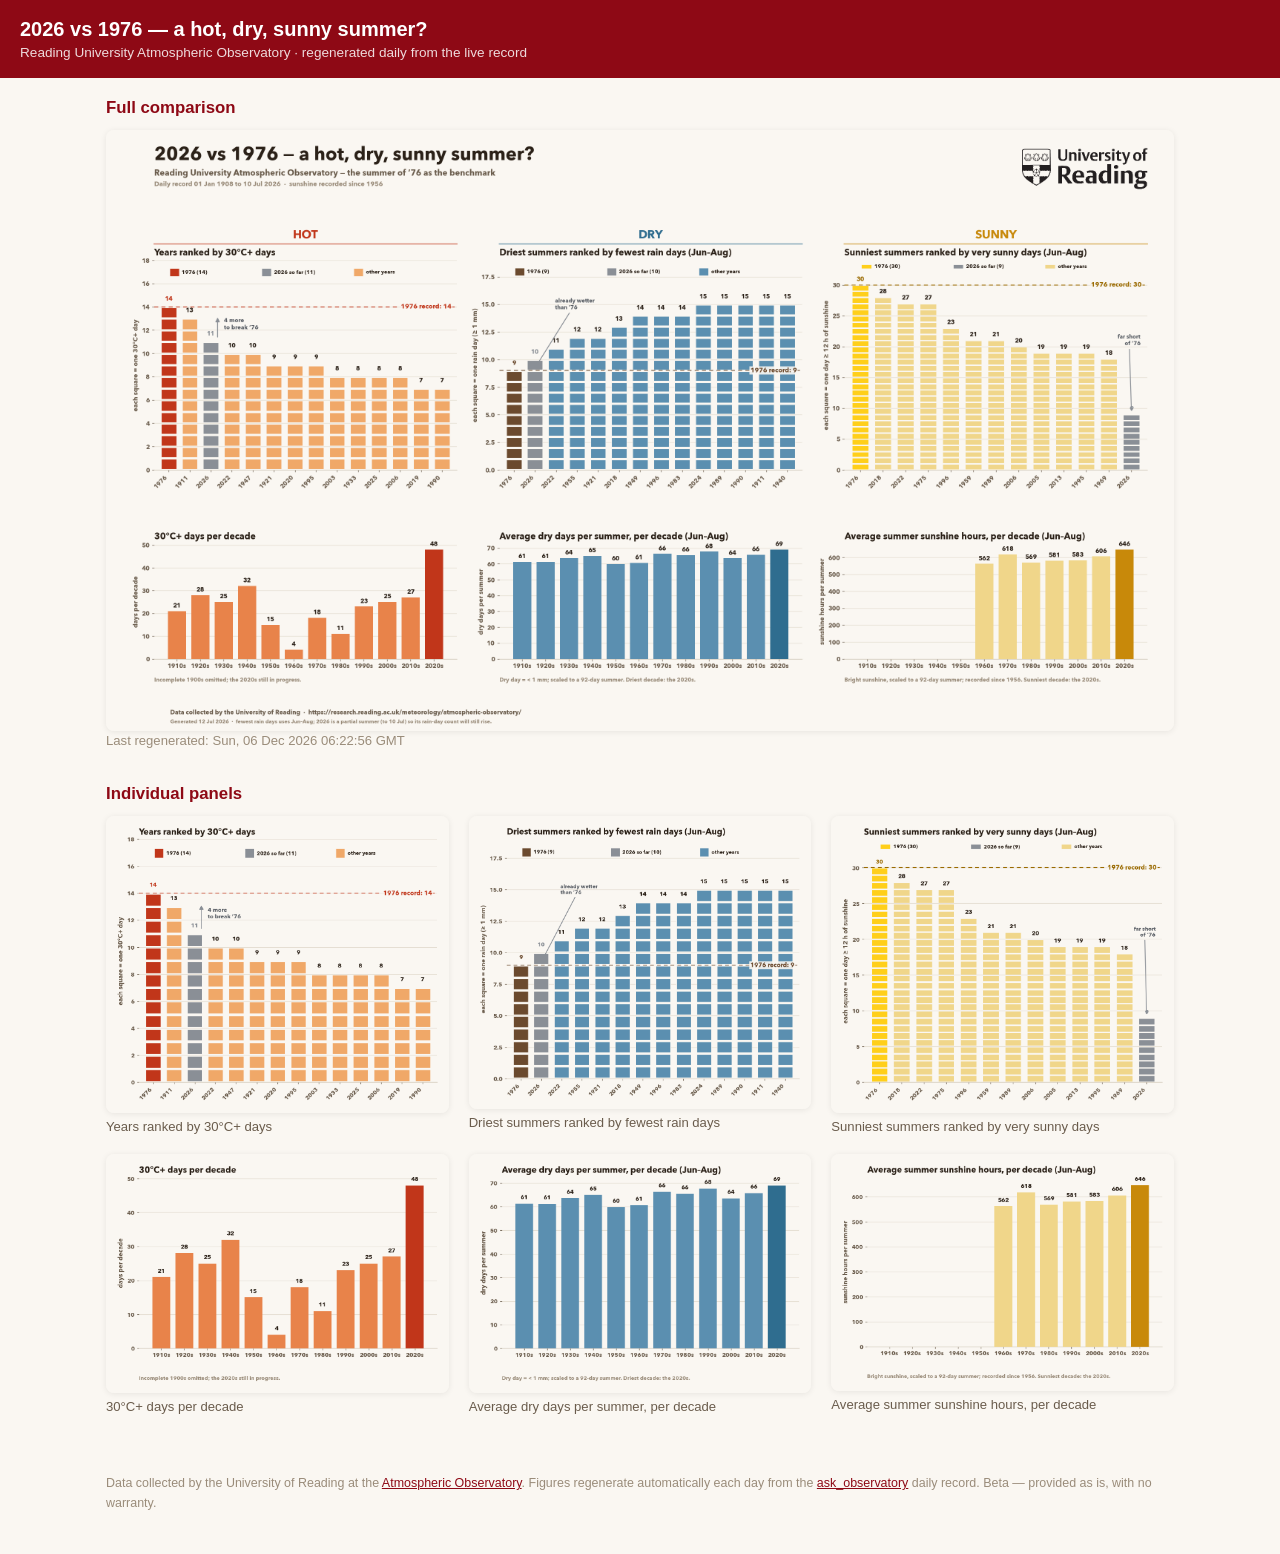
==== docs/index.html @ e6600819 "Initial commit: daily-regenerated RUAO infographics + GitHub Pages viewer Fetches ruao_data.csv live" ====
<!doctype html>
<html lang="en">
<head>
<meta charset="utf-8">
<meta name="viewport" content="width=device-width, initial-scale=1">
<title>RUAO Infographics — 2026 vs 1976</title>
<style>
  :root {
    --ink: #2b2118; --bg: #faf7f2; --sub: #6a5c4c; --mute: #9a8c7a;
    --maroon: #8e0915; --line: #e6ded4;
  }
  * { box-sizing: border-box; }
  body {
    margin: 0; background: var(--bg); color: var(--ink);
    font-family: Arial, Helvetica, "Helvetica Neue", sans-serif;
    -webkit-font-smoothing: antialiased;
  }
  header {
    background: var(--maroon); color: #fff; padding: 18px 20px;
  }
  header h1 { margin: 0; font-size: 1.25rem; }
  header p { margin: 4px 0 0; font-size: 0.85rem; opacity: 0.85; }
  main { max-width: 1100px; margin: 0 auto; padding: 20px 16px 60px; }
  .combined { margin-bottom: 36px; }
  .combined img, .panel img {
    width: 100%; height: auto; display: block; border-radius: 8px;
    box-shadow: 0 1px 6px rgba(0,0,0,0.08);
  }
  h2 { font-size: 1.05rem; margin: 0 0 12px; color: var(--maroon); }
  .grid {
    display: grid; grid-template-columns: repeat(auto-fit, minmax(300px, 1fr));
    gap: 20px;
  }
  .panel a { text-decoration: none; color: inherit; }
  .panel span {
    display: block; margin-top: 6px; font-size: 0.82rem; color: var(--sub);
  }
  footer {
    max-width: 1100px; margin: 0 auto; padding: 0 16px 40px;
    font-size: 0.78rem; color: var(--mute); line-height: 1.6;
  }
  footer a { color: var(--maroon); }
  #updated { font-size: 0.82rem; color: var(--mute); margin-top: 2px; }
</style>
</head>
<body>
  <header>
    <h1>2026 vs 1976 — a hot, dry, sunny summer?</h1>
    <p>Reading University Atmospheric Observatory · regenerated daily from the live record</p>
  </header>
  <main>
    <section class="combined">
      <h2>Full comparison</h2>
      <a href="hot_days_30.png"><img src="hot_days_30.png" alt="2026 vs 1976 combined infographic"></a>
      <p id="updated"></p>
    </section>

    <section>
      <h2>Individual panels</h2>
      <div class="grid">
        <div class="panel"><a href="panels/hot_ranking.png"><img src="panels/hot_ranking.png" alt="Years ranked by 30°C+ days"></a><span>Years ranked by 30°C+ days</span></div>
        <div class="panel"><a href="panels/dry_ranking.png"><img src="panels/dry_ranking.png" alt="Driest summers ranked"></a><span>Driest summers ranked by fewest rain days</span></div>
        <div class="panel"><a href="panels/sunny_ranking.png"><img src="panels/sunny_ranking.png" alt="Sunniest summers ranked"></a><span>Sunniest summers ranked by very sunny days</span></div>
        <div class="panel"><a href="panels/hot_decade.png"><img src="panels/hot_decade.png" alt="30°C+ days per decade"></a><span>30°C+ days per decade</span></div>
        <div class="panel"><a href="panels/dry_decade.png"><img src="panels/dry_decade.png" alt="Average dry days per decade"></a><span>Average dry days per summer, per decade</span></div>
        <div class="panel"><a href="panels/sunny_decade.png"><img src="panels/sunny_decade.png" alt="Average sunshine hours per decade"></a><span>Average summer sunshine hours, per decade</span></div>
      </div>
    </section>
  </main>
  <footer>
    Data collected by the University of Reading at the
    <a href="https://research.reading.ac.uk/meteorology/atmospheric-observatory/" target="_blank" rel="noreferrer">Atmospheric Observatory</a>.
    Figures regenerate automatically each day from the
    <a href="https://github.com/Charlton-Perez/ask_observatory" target="_blank" rel="noreferrer">ask_observatory</a> daily record.
    Beta — provided as is, with no warranty.
  </footer>
  <script>
    fetch('hot_days_30.png', { method: 'HEAD' }).then(r => {
      const lm = r.headers.get('last-modified');
      if (lm) document.getElementById('updated').textContent =
        'Last regenerated: ' + new Date(lm).toUTCString();
    }).catch(() => {});
  </script>
</body>
</html>
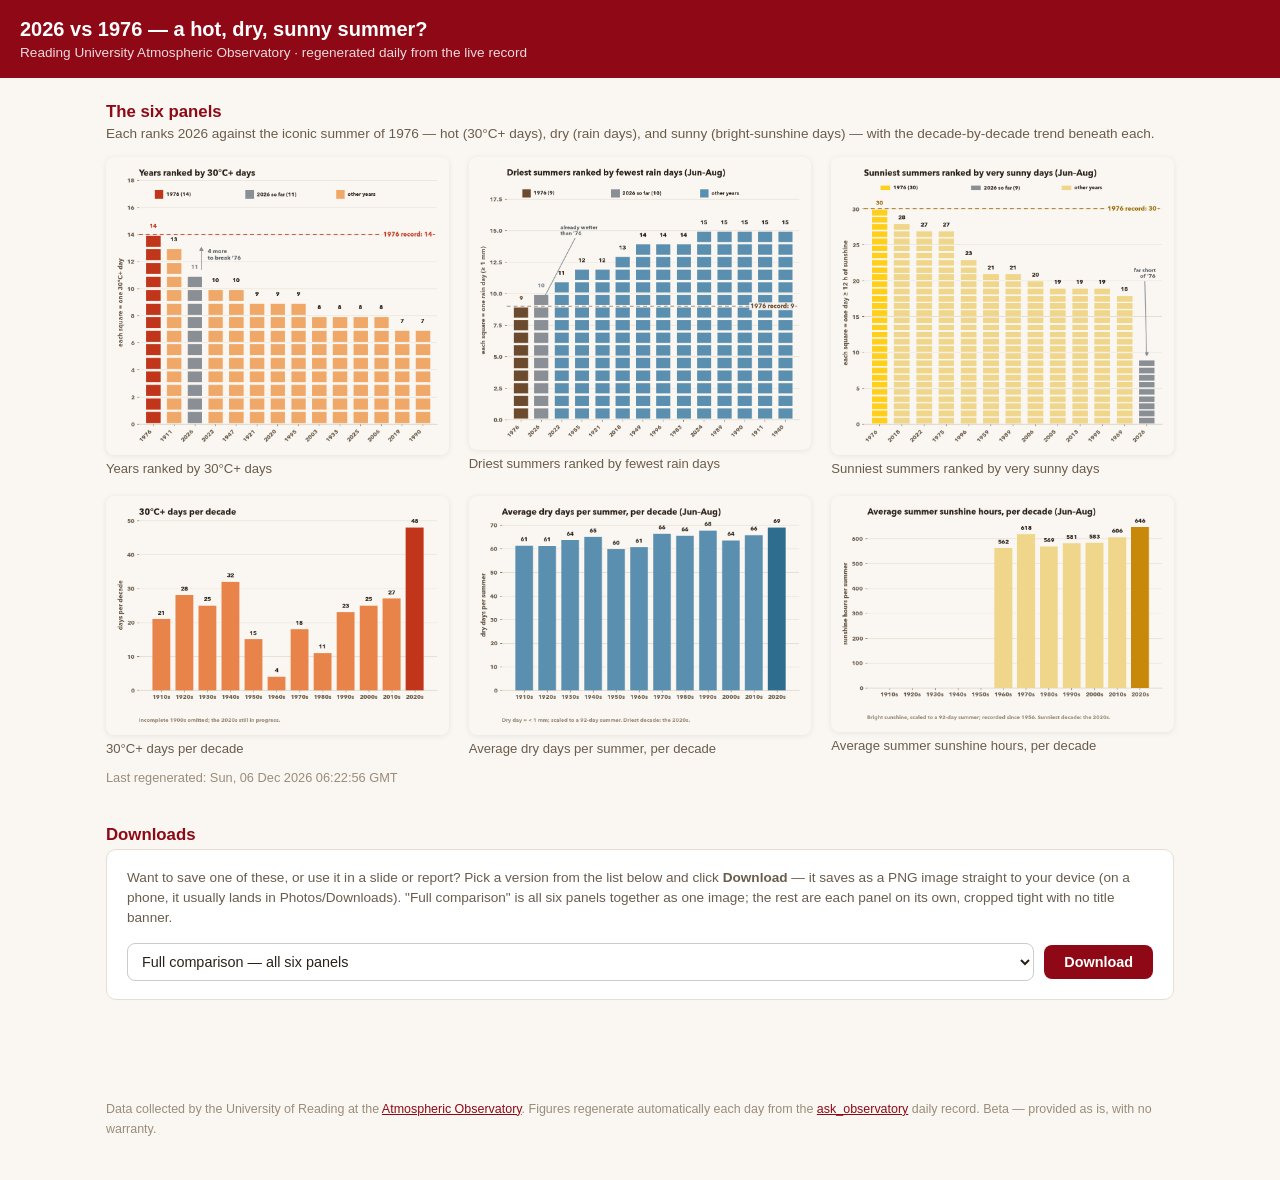
==== commit c7d18adb: "Restructure into per-infographic subfolders; site shows only the six panels + downloads - scripts/co" ====
--- a/docs/index.html
+++ b/docs/index.html
@@ -7,7 +7,7 @@
 <style>
   :root {
     --ink: #2b2118; --bg: #faf7f2; --sub: #6a5c4c; --mute: #9a8c7a;
-    --maroon: #8e0915; --line: #e6ded4;
+    --maroon: #8e0915; --line: #e6ded4; --card: #ffffff;
   }
   * { box-sizing: border-box; }
   body {
@@ -20,27 +20,47 @@
   }
   header h1 { margin: 0; font-size: 1.25rem; }
   header p { margin: 4px 0 0; font-size: 0.85rem; opacity: 0.85; }
-  main { max-width: 1100px; margin: 0 auto; padding: 20px 16px 60px; }
-  .combined { margin-bottom: 36px; }
-  .combined img, .panel img {
-    width: 100%; height: auto; display: block; border-radius: 8px;
-    box-shadow: 0 1px 6px rgba(0,0,0,0.08);
-  }
-  h2 { font-size: 1.05rem; margin: 0 0 12px; color: var(--maroon); }
+  main { max-width: 1100px; margin: 0 auto; padding: 24px 16px 60px; }
+  section { margin-bottom: 40px; }
+  h2 { font-size: 1.05rem; margin: 0 0 4px; color: var(--maroon); }
+  .section-sub { font-size: 0.85rem; color: var(--sub); margin: 0 0 16px; }
   .grid {
     display: grid; grid-template-columns: repeat(auto-fit, minmax(300px, 1fr));
     gap: 20px;
   }
-  .panel a { text-decoration: none; color: inherit; }
+  .panel img {
+    width: 100%; height: auto; display: block; border-radius: 8px;
+    box-shadow: 0 1px 6px rgba(0,0,0,0.08); background: #fff;
+  }
   .panel span {
     display: block; margin-top: 6px; font-size: 0.82rem; color: var(--sub);
   }
+  #updated { font-size: 0.8rem; color: var(--mute); margin-top: 14px; }
+
+  /* Downloads */
+  .downloads {
+    background: var(--card); border: 1px solid var(--line); border-radius: 10px;
+    padding: 18px 20px;
+  }
+  .downloads p.help {
+    font-size: 0.85rem; color: var(--sub); margin: 0 0 14px; line-height: 1.5;
+  }
+  .dl-row { display: flex; gap: 10px; flex-wrap: wrap; align-items: center; }
+  select#dl-select {
+    flex: 1; min-width: 220px; padding: 9px 10px; font-size: 0.9rem;
+    border: 1px solid #ccc; border-radius: 8px; background: #fff; color: var(--ink);
+  }
+  button#dl-btn {
+    background: var(--maroon); color: #fff; border: none; border-radius: 8px;
+    padding: 9px 20px; font-size: 0.9rem; font-weight: 600; cursor: pointer;
+  }
+  button#dl-btn:hover { background: #6f0710; }
+
   footer {
     max-width: 1100px; margin: 0 auto; padding: 0 16px 40px;
     font-size: 0.78rem; color: var(--mute); line-height: 1.6;
   }
   footer a { color: var(--maroon); }
-  #updated { font-size: 0.82rem; color: var(--mute); margin-top: 2px; }
 </style>
 </head>
 <body>
@@ -49,21 +69,42 @@
     <p>Reading University Atmospheric Observatory · regenerated daily from the live record</p>
   </header>
   <main>
-    <section class="combined">
-      <h2>Full comparison</h2>
-      <a href="hot_days_30.png"><img src="hot_days_30.png" alt="2026 vs 1976 combined infographic"></a>
+    <section>
+      <h2>The six panels</h2>
+      <p class="section-sub">Each ranks 2026 against the iconic summer of 1976 — hot (30°C+ days), dry (rain days), and sunny (bright-sunshine days) — with the decade-by-decade trend beneath each.</p>
+      <div class="grid" id="panel-grid">
+        <div class="panel"><img src="hot_days_1976/panels/hot_ranking.png" alt="Years ranked by 30°C+ days"><span>Years ranked by 30°C+ days</span></div>
+        <div class="panel"><img src="hot_days_1976/panels/dry_ranking.png" alt="Driest summers ranked"><span>Driest summers ranked by fewest rain days</span></div>
+        <div class="panel"><img src="hot_days_1976/panels/sunny_ranking.png" alt="Sunniest summers ranked"><span>Sunniest summers ranked by very sunny days</span></div>
+        <div class="panel"><img src="hot_days_1976/panels/hot_decade.png" alt="30°C+ days per decade"><span>30°C+ days per decade</span></div>
+        <div class="panel"><img src="hot_days_1976/panels/dry_decade.png" alt="Average dry days per decade"><span>Average dry days per summer, per decade</span></div>
+        <div class="panel"><img src="hot_days_1976/panels/sunny_decade.png" alt="Average sunshine hours per decade"><span>Average summer sunshine hours, per decade</span></div>
+      </div>
       <p id="updated"></p>
     </section>
 
     <section>
-      <h2>Individual panels</h2>
-      <div class="grid">
-        <div class="panel"><a href="panels/hot_ranking.png"><img src="panels/hot_ranking.png" alt="Years ranked by 30°C+ days"></a><span>Years ranked by 30°C+ days</span></div>
-        <div class="panel"><a href="panels/dry_ranking.png"><img src="panels/dry_ranking.png" alt="Driest summers ranked"></a><span>Driest summers ranked by fewest rain days</span></div>
-        <div class="panel"><a href="panels/sunny_ranking.png"><img src="panels/sunny_ranking.png" alt="Sunniest summers ranked"></a><span>Sunniest summers ranked by very sunny days</span></div>
-        <div class="panel"><a href="panels/hot_decade.png"><img src="panels/hot_decade.png" alt="30°C+ days per decade"></a><span>30°C+ days per decade</span></div>
-        <div class="panel"><a href="panels/dry_decade.png"><img src="panels/dry_decade.png" alt="Average dry days per decade"></a><span>Average dry days per summer, per decade</span></div>
-        <div class="panel"><a href="panels/sunny_decade.png"><img src="panels/sunny_decade.png" alt="Average sunshine hours per decade"></a><span>Average summer sunshine hours, per decade</span></div>
+      <h2>Downloads</h2>
+      <div class="downloads">
+        <p class="help">
+          Want to save one of these, or use it in a slide or report? Pick a version from
+          the list below and click <strong>Download</strong> — it saves as a PNG image
+          straight to your device (on a phone, it usually lands in Photos/Downloads).
+          "Full comparison" is all six panels together as one image; the rest are each
+          panel on its own, cropped tight with no title banner.
+        </p>
+        <div class="dl-row">
+          <select id="dl-select">
+            <option value="hot_days_1976/hot_days_30.png">Full comparison — all six panels</option>
+            <option value="hot_days_1976/panels/hot_ranking.png">Hot — years ranked by 30°C+ days</option>
+            <option value="hot_days_1976/panels/dry_ranking.png">Dry — driest summers ranked</option>
+            <option value="hot_days_1976/panels/sunny_ranking.png">Sunny — sunniest summers ranked</option>
+            <option value="hot_days_1976/panels/hot_decade.png">Hot — 30°C+ days per decade</option>
+            <option value="hot_days_1976/panels/dry_decade.png">Dry — average dry days per decade</option>
+            <option value="hot_days_1976/panels/sunny_decade.png">Sunny — average sunshine hours per decade</option>
+          </select>
+          <button id="dl-btn">Download</button>
+        </div>
       </div>
     </section>
   </main>
@@ -75,11 +116,23 @@
     Beta — provided as is, with no warranty.
   </footer>
   <script>
-    fetch('hot_days_30.png', { method: 'HEAD' }).then(r => {
+    fetch('hot_days_1976/hot_days_30.png', { method: 'HEAD' }).then(r => {
       const lm = r.headers.get('last-modified');
       if (lm) document.getElementById('updated').textContent =
         'Last regenerated: ' + new Date(lm).toUTCString();
     }).catch(() => {});
+
+    document.getElementById('dl-btn').addEventListener('click', () => {
+      const sel = document.getElementById('dl-select');
+      const url = sel.value;
+      const filename = url.split('/').pop();
+      const a = document.createElement('a');
+      a.href = url;
+      a.download = filename;
+      document.body.appendChild(a);
+      a.click();
+      a.remove();
+    });
   </script>
 </body>
 </html>
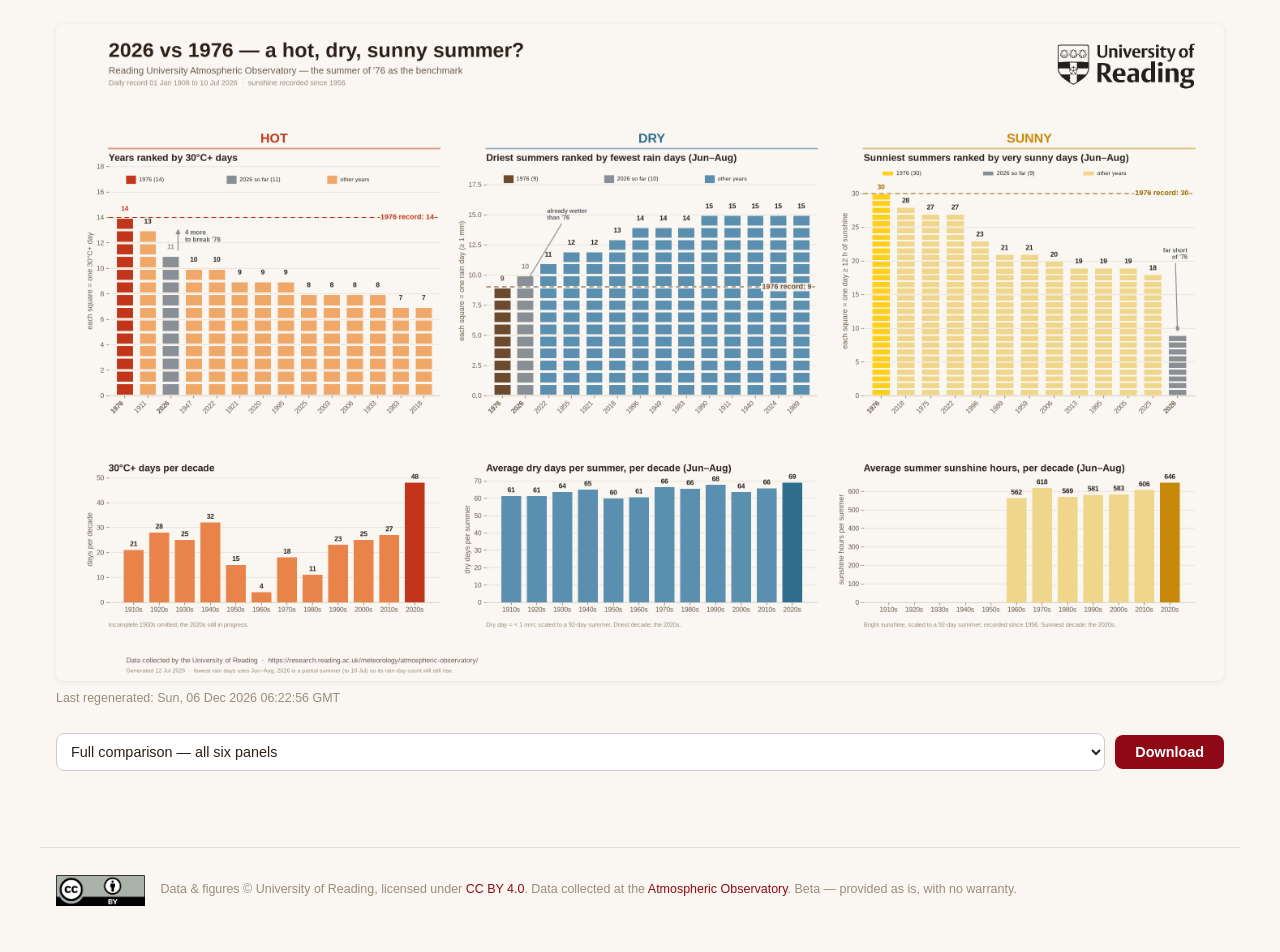
==== commit 4dbfed39: "Show combined figure by default; strip explanatory copy; add CC-BY footer - Page now displays the fu" ====
--- a/docs/index.html
+++ b/docs/index.html
@@ -15,37 +15,18 @@
     font-family: Arial, Helvetica, "Helvetica Neue", sans-serif;
     -webkit-font-smoothing: antialiased;
   }
-  header {
-    background: var(--maroon); color: #fff; padding: 18px 20px;
-  }
-  header h1 { margin: 0; font-size: 1.25rem; }
-  header p { margin: 4px 0 0; font-size: 0.85rem; opacity: 0.85; }
-  main { max-width: 1100px; margin: 0 auto; padding: 24px 16px 60px; }
-  section { margin-bottom: 40px; }
-  h2 { font-size: 1.05rem; margin: 0 0 4px; color: var(--maroon); }
-  .section-sub { font-size: 0.85rem; color: var(--sub); margin: 0 0 16px; }
-  .grid {
-    display: grid; grid-template-columns: repeat(auto-fit, minmax(300px, 1fr));
-    gap: 20px;
-  }
-  .panel img {
+  main { max-width: 1200px; margin: 0 auto; padding: 24px 16px 40px; }
+
+  .combined img {
     width: 100%; height: auto; display: block; border-radius: 8px;
     box-shadow: 0 1px 6px rgba(0,0,0,0.08); background: #fff;
   }
-  .panel span {
-    display: block; margin-top: 6px; font-size: 0.82rem; color: var(--sub);
+  #updated { font-size: 0.78rem; color: var(--mute); margin: 10px 0 28px; }
+
+  .downloads {
+    display: flex; gap: 10px; flex-wrap: wrap; align-items: center;
+    margin-bottom: 36px;
   }
-  #updated { font-size: 0.8rem; color: var(--mute); margin-top: 14px; }
-
-  /* Downloads */
-  .downloads {
-    background: var(--card); border: 1px solid var(--line); border-radius: 10px;
-    padding: 18px 20px;
-  }
-  .downloads p.help {
-    font-size: 0.85rem; color: var(--sub); margin: 0 0 14px; line-height: 1.5;
-  }
-  .dl-row { display: flex; gap: 10px; flex-wrap: wrap; align-items: center; }
   select#dl-select {
     flex: 1; min-width: 220px; padding: 9px 10px; font-size: 0.9rem;
     border: 1px solid #ccc; border-radius: 8px; background: #fff; color: var(--ink);
@@ -57,64 +38,56 @@
   button#dl-btn:hover { background: #6f0710; }
 
   footer {
-    max-width: 1100px; margin: 0 auto; padding: 0 16px 40px;
-    font-size: 0.78rem; color: var(--mute); line-height: 1.6;
+    max-width: 1200px; margin: 0 auto; padding: 20px 16px 40px;
+    border-top: 1px solid var(--line);
   }
-  footer a { color: var(--maroon); }
+  .footer-row { display: flex; align-items: center; gap: 16px; flex-wrap: wrap; }
+  .cc-link { flex-shrink: 0; line-height: 0; }
+  .cc-badge { height: 31px; width: auto; display: block; }
+  .footer-text {
+    flex: 1; min-width: 240px; font-size: 0.78rem; line-height: 1.55; color: var(--mute);
+  }
+  .footer-text a { color: var(--maroon); text-decoration: none; }
+  .footer-text a:hover { text-decoration: underline; }
 </style>
 </head>
 <body>
-  <header>
-    <h1>2026 vs 1976 — a hot, dry, sunny summer?</h1>
-    <p>Reading University Atmospheric Observatory · regenerated daily from the live record</p>
-  </header>
   <main>
-    <section>
-      <h2>The six panels</h2>
-      <p class="section-sub">Each ranks 2026 against the iconic summer of 1976 — hot (30°C+ days), dry (rain days), and sunny (bright-sunshine days) — with the decade-by-decade trend beneath each.</p>
-      <div class="grid" id="panel-grid">
-        <div class="panel"><img src="hot_days_1976/panels/hot_ranking.png" alt="Years ranked by 30°C+ days"><span>Years ranked by 30°C+ days</span></div>
-        <div class="panel"><img src="hot_days_1976/panels/dry_ranking.png" alt="Driest summers ranked"><span>Driest summers ranked by fewest rain days</span></div>
-        <div class="panel"><img src="hot_days_1976/panels/sunny_ranking.png" alt="Sunniest summers ranked"><span>Sunniest summers ranked by very sunny days</span></div>
-        <div class="panel"><img src="hot_days_1976/panels/hot_decade.png" alt="30°C+ days per decade"><span>30°C+ days per decade</span></div>
-        <div class="panel"><img src="hot_days_1976/panels/dry_decade.png" alt="Average dry days per decade"><span>Average dry days per summer, per decade</span></div>
-        <div class="panel"><img src="hot_days_1976/panels/sunny_decade.png" alt="Average sunshine hours per decade"><span>Average summer sunshine hours, per decade</span></div>
-      </div>
-      <p id="updated"></p>
-    </section>
+    <div class="combined">
+      <img src="hot_days_1976/hot_days_30.png" alt="2026 vs 1976 — a hot, dry, sunny summer? Full comparison">
+    </div>
+    <p id="updated"></p>
 
-    <section>
-      <h2>Downloads</h2>
-      <div class="downloads">
-        <p class="help">
-          Want to save one of these, or use it in a slide or report? Pick a version from
-          the list below and click <strong>Download</strong> — it saves as a PNG image
-          straight to your device (on a phone, it usually lands in Photos/Downloads).
-          "Full comparison" is all six panels together as one image; the rest are each
-          panel on its own, cropped tight with no title banner.
-        </p>
-        <div class="dl-row">
-          <select id="dl-select">
-            <option value="hot_days_1976/hot_days_30.png">Full comparison — all six panels</option>
-            <option value="hot_days_1976/panels/hot_ranking.png">Hot — years ranked by 30°C+ days</option>
-            <option value="hot_days_1976/panels/dry_ranking.png">Dry — driest summers ranked</option>
-            <option value="hot_days_1976/panels/sunny_ranking.png">Sunny — sunniest summers ranked</option>
-            <option value="hot_days_1976/panels/hot_decade.png">Hot — 30°C+ days per decade</option>
-            <option value="hot_days_1976/panels/dry_decade.png">Dry — average dry days per decade</option>
-            <option value="hot_days_1976/panels/sunny_decade.png">Sunny — average sunshine hours per decade</option>
-          </select>
-          <button id="dl-btn">Download</button>
-        </div>
-      </div>
-    </section>
+    <div class="downloads">
+      <select id="dl-select">
+        <option value="hot_days_1976/hot_days_30.png">Full comparison — all six panels</option>
+        <option value="hot_days_1976/panels/hot_ranking.png">Hot — years ranked by 30°C+ days</option>
+        <option value="hot_days_1976/panels/dry_ranking.png">Dry — driest summers ranked</option>
+        <option value="hot_days_1976/panels/sunny_ranking.png">Sunny — sunniest summers ranked</option>
+        <option value="hot_days_1976/panels/hot_decade.png">Hot — 30°C+ days per decade</option>
+        <option value="hot_days_1976/panels/dry_decade.png">Dry — average dry days per decade</option>
+        <option value="hot_days_1976/panels/sunny_decade.png">Sunny — average sunshine hours per decade</option>
+      </select>
+      <button id="dl-btn">Download</button>
+    </div>
   </main>
+
   <footer>
-    Data collected by the University of Reading at the
-    <a href="https://research.reading.ac.uk/meteorology/atmospheric-observatory/" target="_blank" rel="noreferrer">Atmospheric Observatory</a>.
-    Figures regenerate automatically each day from the
-    <a href="https://github.com/Charlton-Perez/ask_observatory" target="_blank" rel="noreferrer">ask_observatory</a> daily record.
-    Beta — provided as is, with no warranty.
+    <div class="footer-row">
+      <a class="cc-link" href="https://creativecommons.org/licenses/by/4.0/" target="_blank" rel="noreferrer"
+         title="Creative Commons Attribution 4.0 International">
+        <img class="cc-badge" src="assets/cc-by.png" alt="Creative Commons BY 4.0">
+      </a>
+      <p class="footer-text">
+        Data &amp; figures &copy; University of Reading, licensed under
+        <a href="https://creativecommons.org/licenses/by/4.0/" target="_blank" rel="noreferrer">CC&nbsp;BY&nbsp;4.0</a>.
+        Data collected at the
+        <a href="https://research.reading.ac.uk/meteorology/atmospheric-observatory/" target="_blank" rel="noreferrer">Atmospheric Observatory</a>.
+        Beta — provided as is, with no warranty.
+      </p>
+    </div>
   </footer>
+
   <script>
     fetch('hot_days_1976/hot_days_30.png', { method: 'HEAD' }).then(r => {
       const lm = r.headers.get('last-modified');
@@ -125,10 +98,9 @@
     document.getElementById('dl-btn').addEventListener('click', () => {
       const sel = document.getElementById('dl-select');
       const url = sel.value;
-      const filename = url.split('/').pop();
       const a = document.createElement('a');
       a.href = url;
-      a.download = filename;
+      a.download = url.split('/').pop();
       document.body.appendChild(a);
       a.click();
       a.remove();
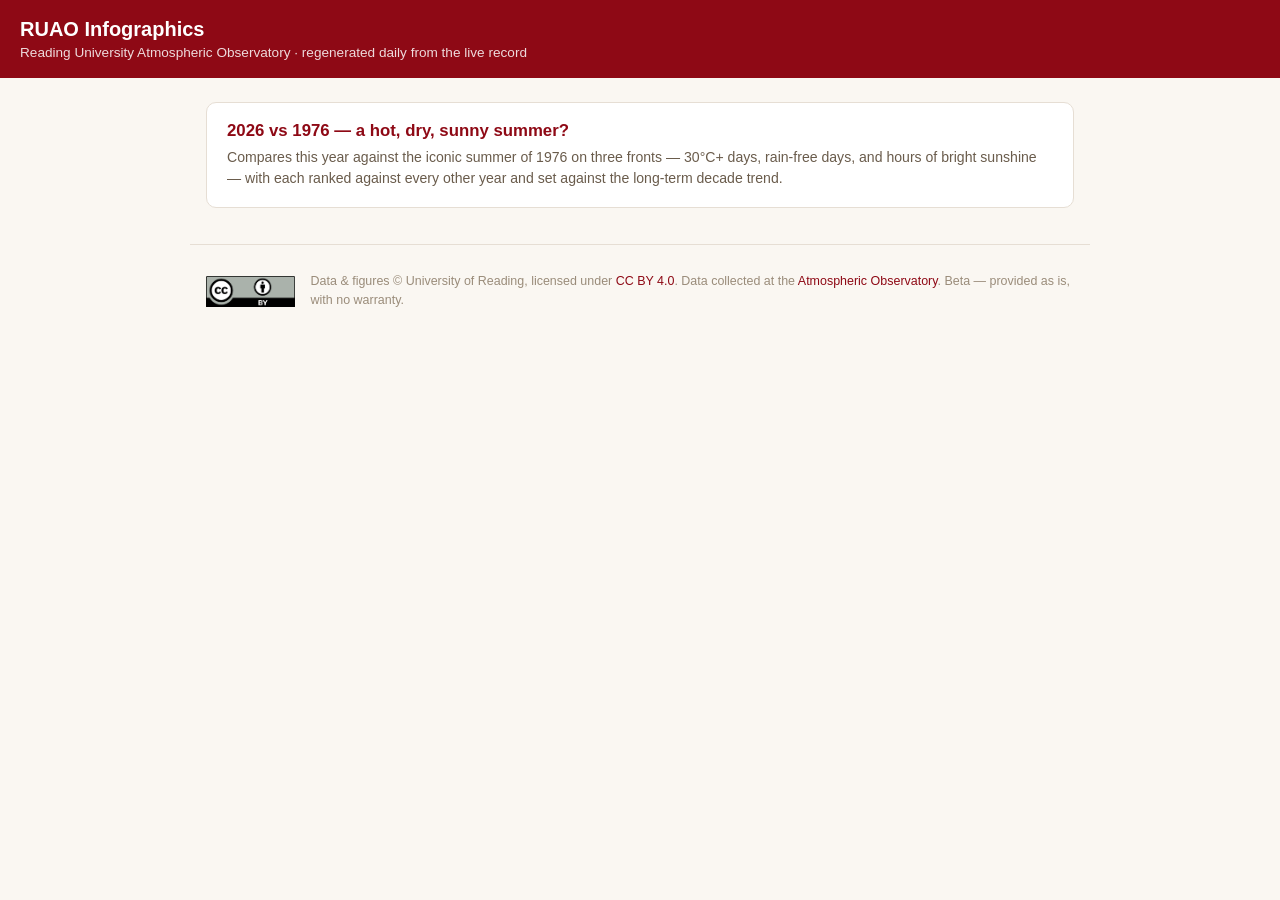
==== commit bbc5e28c: "Give each infographic its own page/URL; add root landing page - docs/hot_days_1976/index.html: the v" ====
--- a/docs/index.html
+++ b/docs/index.html
@@ -3,7 +3,7 @@
 <head>
 <meta charset="utf-8">
 <meta name="viewport" content="width=device-width, initial-scale=1">
-<title>RUAO Infographics — 2026 vs 1976</title>
+<title>RUAO Infographics</title>
 <style>
   :root {
     --ink: #2b2118; --bg: #faf7f2; --sub: #6a5c4c; --mute: #9a8c7a;
@@ -15,30 +15,23 @@
     font-family: Arial, Helvetica, "Helvetica Neue", sans-serif;
     -webkit-font-smoothing: antialiased;
   }
-  main { max-width: 1200px; margin: 0 auto; padding: 24px 16px 40px; }
+  header { background: var(--maroon); color: #fff; padding: 18px 20px; }
+  header h1 { margin: 0; font-size: 1.25rem; }
+  header p { margin: 4px 0 0; font-size: 0.85rem; opacity: 0.85; }
 
-  .combined img {
-    width: 100%; height: auto; display: block; border-radius: 8px;
-    box-shadow: 0 1px 6px rgba(0,0,0,0.08); background: #fff;
+  main { max-width: 900px; margin: 0 auto; padding: 24px 16px 20px; }
+
+  .card {
+    display: block; background: var(--card); border: 1px solid var(--line);
+    border-radius: 10px; padding: 18px 20px; margin-bottom: 16px;
+    text-decoration: none; color: inherit;
   }
-  #updated { font-size: 0.78rem; color: var(--mute); margin: 10px 0 28px; }
-
-  .downloads {
-    display: flex; gap: 10px; flex-wrap: wrap; align-items: center;
-    margin-bottom: 36px;
-  }
-  select#dl-select {
-    flex: 1; min-width: 220px; padding: 9px 10px; font-size: 0.9rem;
-    border: 1px solid #ccc; border-radius: 8px; background: #fff; color: var(--ink);
-  }
-  button#dl-btn {
-    background: var(--maroon); color: #fff; border: none; border-radius: 8px;
-    padding: 9px 20px; font-size: 0.9rem; font-weight: 600; cursor: pointer;
-  }
-  button#dl-btn:hover { background: #6f0710; }
+  .card:hover { border-color: var(--maroon); }
+  .card h2 { margin: 0 0 6px; font-size: 1.05rem; color: var(--maroon); }
+  .card p { margin: 0; font-size: 0.88rem; color: var(--sub); line-height: 1.5; }
 
   footer {
-    max-width: 1200px; margin: 0 auto; padding: 20px 16px 40px;
+    max-width: 900px; margin: 0 auto; padding: 14px 16px 30px;
     border-top: 1px solid var(--line);
   }
   .footer-row { display: flex; align-items: center; gap: 16px; flex-wrap: wrap; }
@@ -52,24 +45,19 @@
 </style>
 </head>
 <body>
+  <header>
+    <h1>RUAO Infographics</h1>
+    <p>Reading University Atmospheric Observatory · regenerated daily from the live record</p>
+  </header>
+
   <main>
-    <div class="combined">
-      <img src="hot_days_1976/hot_days_30.png" alt="2026 vs 1976 — a hot, dry, sunny summer? Full comparison">
-    </div>
-    <p id="updated"></p>
-
-    <div class="downloads">
-      <select id="dl-select">
-        <option value="hot_days_1976/hot_days_30.png">Full comparison — all six panels</option>
-        <option value="hot_days_1976/panels/hot_ranking.png">Hot — years ranked by 30°C+ days</option>
-        <option value="hot_days_1976/panels/dry_ranking.png">Dry — driest summers ranked</option>
-        <option value="hot_days_1976/panels/sunny_ranking.png">Sunny — sunniest summers ranked</option>
-        <option value="hot_days_1976/panels/hot_decade.png">Hot — 30°C+ days per decade</option>
-        <option value="hot_days_1976/panels/dry_decade.png">Dry — average dry days per decade</option>
-        <option value="hot_days_1976/panels/sunny_decade.png">Sunny — average sunshine hours per decade</option>
-      </select>
-      <button id="dl-btn">Download</button>
-    </div>
+    <a class="card" href="hot_days_1976/">
+      <h2>2026 vs 1976 — a hot, dry, sunny summer?</h2>
+      <p>Compares this year against the iconic summer of 1976 on three fronts —
+      30°C+ days, rain-free days, and hours of bright sunshine — with each
+      ranked against every other year and set against the long-term decade
+      trend.</p>
+    </a>
   </main>
 
   <footer>
@@ -87,24 +75,5 @@
       </p>
     </div>
   </footer>
-
-  <script>
-    fetch('hot_days_1976/hot_days_30.png', { method: 'HEAD' }).then(r => {
-      const lm = r.headers.get('last-modified');
-      if (lm) document.getElementById('updated').textContent =
-        'Last regenerated: ' + new Date(lm).toUTCString();
-    }).catch(() => {});
-
-    document.getElementById('dl-btn').addEventListener('click', () => {
-      const sel = document.getElementById('dl-select');
-      const url = sel.value;
-      const a = document.createElement('a');
-      a.href = url;
-      a.download = url.split('/').pop();
-      document.body.appendChild(a);
-      a.click();
-      a.remove();
-    });
-  </script>
 </body>
 </html>
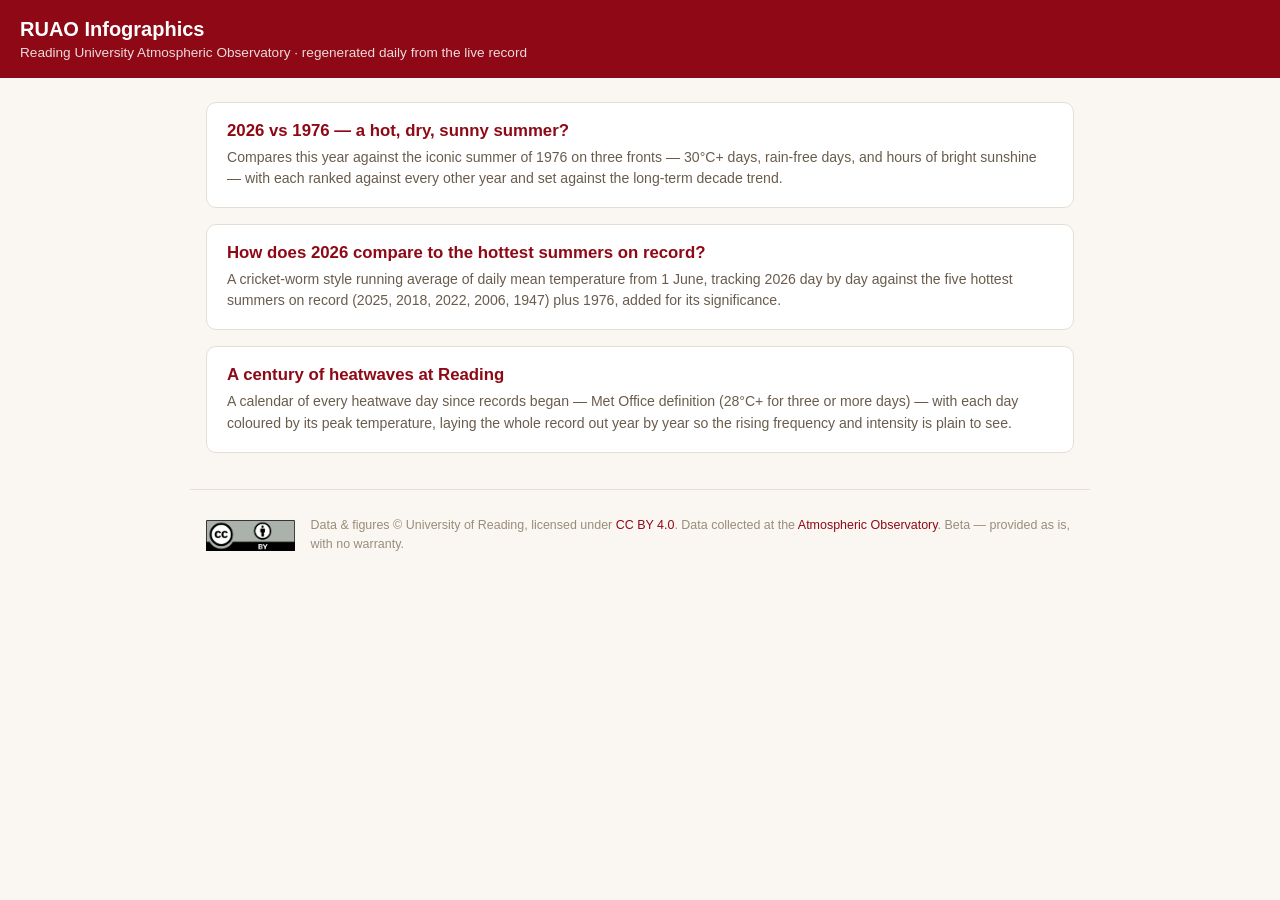
==== commit 2c7f256b: "Add "century of heatwaves" infographic: heatwave calendar heatmap A calendar heatmap of every heatwa" ====
--- a/docs/index.html
+++ b/docs/index.html
@@ -58,6 +58,22 @@
       ranked against every other year and set against the long-term decade
       trend.</p>
     </a>
+
+    <a class="card" href="summer_worm/">
+      <h2>How does 2026 compare to the hottest summers on record?</h2>
+      <p>A cricket-worm style running average of daily mean temperature from
+      1 June, tracking 2026 day by day against the five hottest summers on
+      record (2025, 2018, 2022, 2006, 1947) plus 1976, added for its
+      significance.</p>
+    </a>
+
+    <a class="card" href="heatwave_history/">
+      <h2>A century of heatwaves at Reading</h2>
+      <p>A calendar of every heatwave day since records began — Met Office
+      definition (28°C+ for three or more days) — with each day coloured by its
+      peak temperature, laying the whole record out year by year so the rising
+      frequency and intensity is plain to see.</p>
+    </a>
   </main>
 
   <footer>
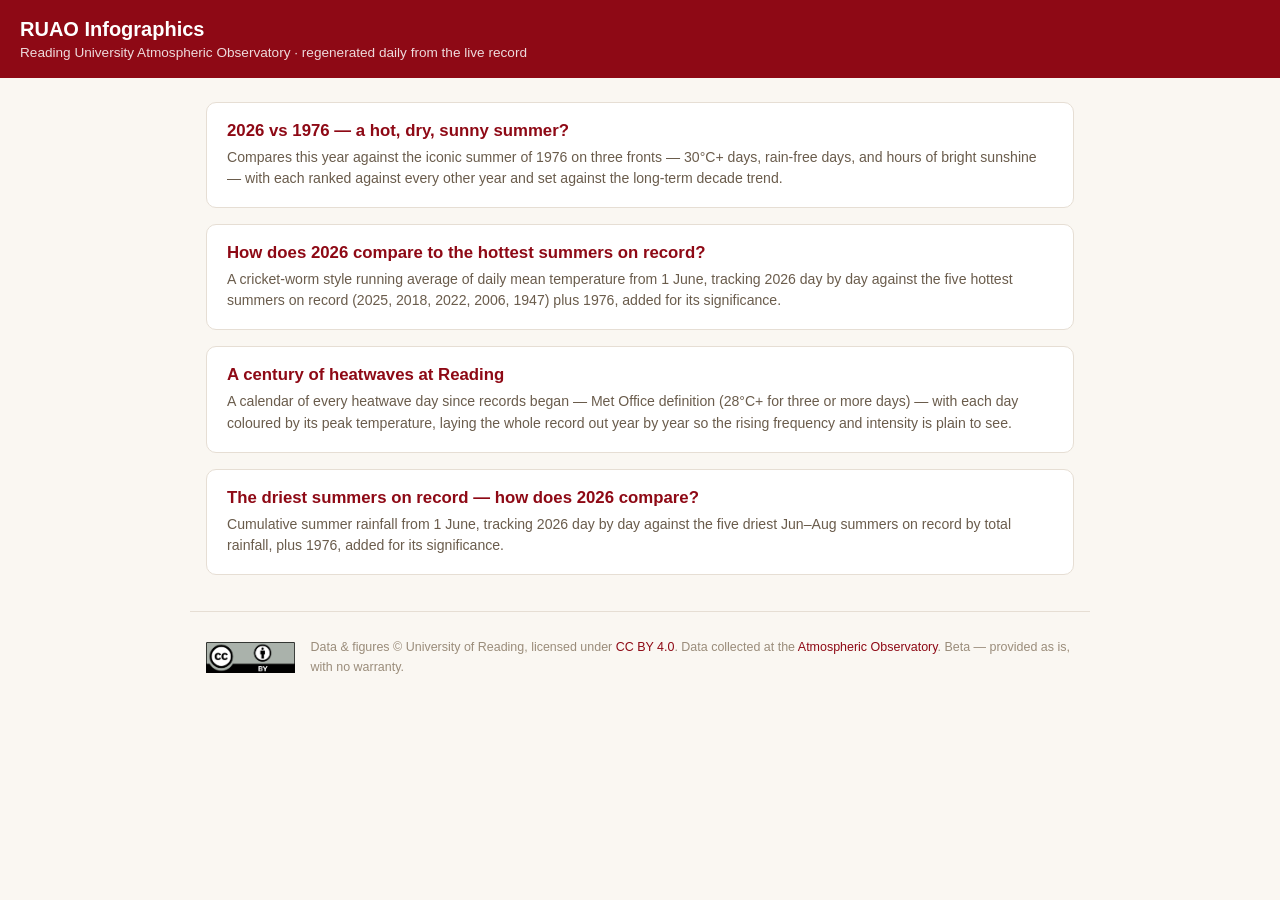
==== commit f4024065: "feat: add summer_rainfall infographic — cumulative rainfall vs the driest summers New infographic: c" ====
--- a/docs/index.html
+++ b/docs/index.html
@@ -74,6 +74,13 @@
       peak temperature, laying the whole record out year by year so the rising
       frequency and intensity is plain to see.</p>
     </a>
+
+    <a class="card" href="summer_rainfall/">
+      <h2>The driest summers on record — how does 2026 compare?</h2>
+      <p>Cumulative summer rainfall from 1 June, tracking 2026 day by day
+      against the five driest Jun–Aug summers on record by total rainfall,
+      plus 1976, added for its significance.</p>
+    </a>
   </main>
 
   <footer>
